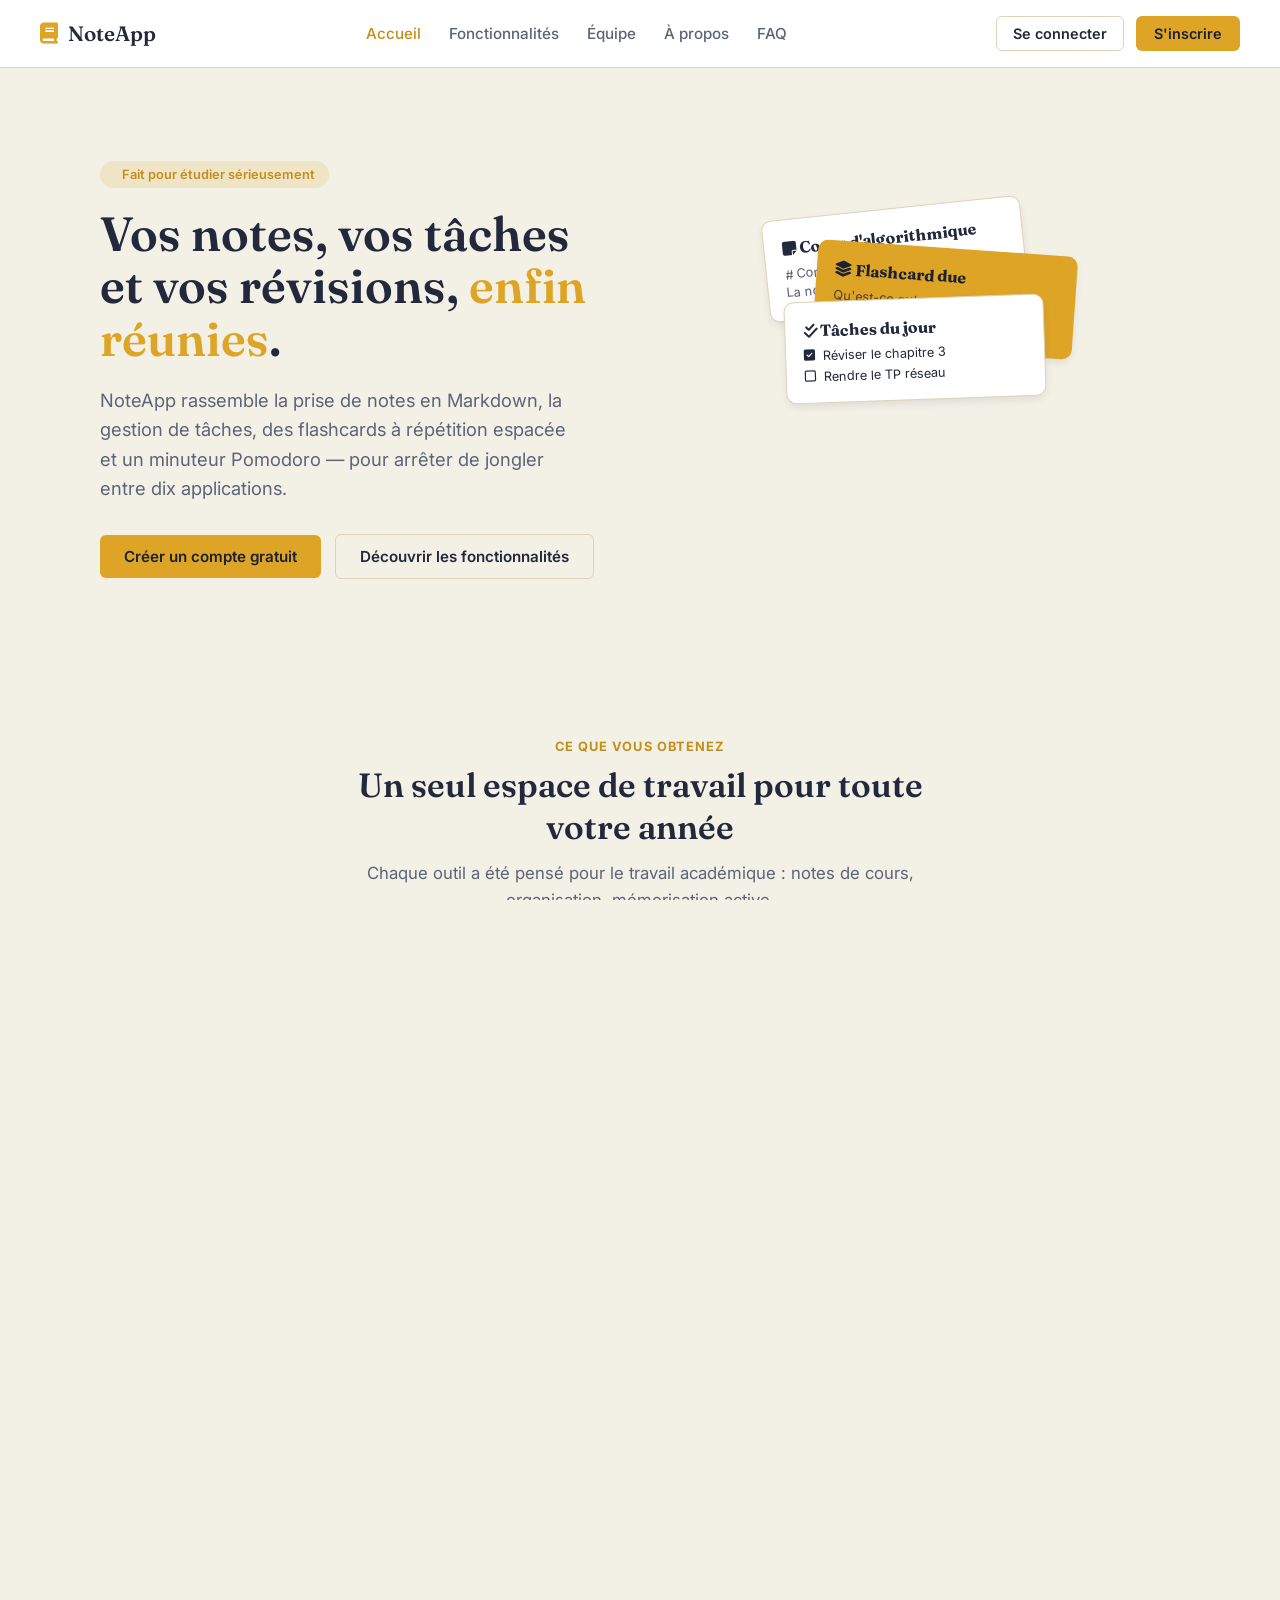
==== index.html @ 7465cbb4 "Version initiale de NoteApp - application de prise de notes" ====
<!DOCTYPE html>
<html lang="fr" data-theme="light">
<head>
    <meta charset="UTF-8">
    <meta name="viewport" content="width=device-width, initial-scale=1.0">
    <meta name="description" content="NoteApp réunit vos notes en Markdown, vos tâches, des flashcards à répétition espacée et un minuteur Pomodoro dans un seul espace de travail étudiant.">
    <title>NoteApp — Notes, tâches et révisions au même endroit</title>
    <link rel="stylesheet" href="css/style.css">
    <link rel="stylesheet" href="css/site.css">
    <link rel="stylesheet" href="https://cdnjs.cloudflare.com/ajax/libs/font-awesome/6.4.0/css/all.min.css">
    <link rel="preconnect" href="https://fonts.googleapis.com">
    <link rel="preconnect" href="https://fonts.gstatic.com" crossorigin>
    <link href="https://fonts.googleapis.com/css2?family=Fraunces:opsz,wght@9..144,500;9..144,600;9..144,700&family=Inter:wght@400;500;600;700&family=JetBrains+Mono:wght@400;500;600&display=swap" rel="stylesheet">
</head>
<body class="site-page">

    <nav class="site-nav">
        <a href="index.html" class="site-nav-brand"><i class="fa-solid fa-book"></i> NoteApp</a>
        <div class="site-nav-links">
            <a href="index.html" class="active">Accueil</a>
            <a href="fonctionnalites.html">Fonctionnalités</a>
            <a href="equipe.html">Équipe</a>
            <a href="a-propos.html">À propos</a>
            <a href="faq.html">FAQ</a>
        </div>
        <div class="site-nav-actions" id="nav-actions"></div>
    </nav>

    <section class="hero">
        <div class="hero-content">
            <span class="hero-eyebrow"><i class="fa-solid fa-sparkles"></i> Fait pour étudier sérieusement</span>
            <h1>Vos notes, vos tâches et vos révisions, <em>enfin réunies</em>.</h1>
            <p class="lead">
                NoteApp rassemble la prise de notes en Markdown, la gestion de tâches, des flashcards
                à répétition espacée et un minuteur Pomodoro — pour arrêter de jongler entre dix applications.
            </p>
            <div class="hero-actions">
                <a href="connexion.html?mode=register" class="btn-solid">Créer un compte gratuit</a>
                <a href="fonctionnalites.html" class="btn-outline">Découvrir les fonctionnalités</a>
            </div>
        </div>
        <div class="hero-visual">
            <div class="hero-card-stack">
                <div class="hero-mock-card">
                    <h4><i class="fa-solid fa-note-sticky"></i> Cours d'algorithmique</h4>
                    <p># Complexité<br>La notation **O(n)** décrit...</p>
                </div>
                <div class="hero-mock-card">
                    <h4><i class="fa-solid fa-layer-group"></i> Flashcard due</h4>
                    <p>Qu'est-ce qu'une pile (stack) ?</p>
                    <div class="mock-check"><i class="fa-solid fa-clock"></i> À revoir aujourd'hui</div>
                </div>
                <div class="hero-mock-card">
                    <h4><i class="fa-solid fa-check-double"></i> Tâches du jour</h4>
                    <div class="mock-check"><i class="fa-solid fa-square-check"></i> Réviser le chapitre 3</div>
                    <div class="mock-check"><i class="fa-regular fa-square"></i> Rendre le TP réseau</div>
                </div>
            </div>
        </div>
    </section>

    <section class="site-section">
        <div class="section-header">
            <div class="section-eyebrow">Ce que vous obtenez</div>
            <h2>Un seul espace de travail pour toute votre année</h2>
            <p>Chaque outil a été pensé pour le travail académique : notes de cours, organisation, mémorisation active.</p>
        </div>
        <div class="feature-grid">
            <div class="feature-card">
                <div class="feature-icon"><i class="fa-solid fa-pen-to-square"></i></div>
                <h3>Notes en Markdown</h3>
                <p>Mise en forme riche, coloration syntaxique du code, et liens entre vos notes façon wiki personnel.</p>
            </div>
            <div class="feature-card">
                <div class="feature-icon"><i class="fa-solid fa-check-double"></i></div>
                <h3>Tâches structurées</h3>
                <p>Priorités, échéances et sous-tâches pour ne plus rien oublier avant un rendu ou un examen.</p>
            </div>
            <div class="feature-card">
                <div class="feature-icon"><i class="fa-solid fa-layer-group"></i></div>
                <h3>Flashcards intelligentes</h3>
                <p>Un algorithme de répétition espacée programme vos révisions au moment optimal, comme Anki.</p>
            </div>
            <div class="feature-card">
                <div class="feature-icon"><i class="fa-solid fa-clock"></i></div>
                <h3>Minuteur Pomodoro</h3>
                <p>Des sessions de concentration chronométrées, directement à côté de vos notes de cours.</p>
            </div>
            <div class="feature-card">
                <div class="feature-icon"><i class="fa-solid fa-chart-pie"></i></div>
                <h3>Statistiques visuelles</h3>
                <p>Visualisez votre charge de travail et votre progression en un coup d'œil.</p>
            </div>
            <div class="feature-card">
                <div class="feature-icon"><i class="fa-solid fa-trash-can"></i></div>
                <h3>Corbeille & historique</h3>
                <p>Aucune perte : vos suppressions sont réversibles et chaque note garde ses versions précédentes.</p>
            </div>
        </div>
    </section>

    <div class="cta-band">
        <h2>Prêt à organiser votre travail ?</h2>
        <p>Créez votre compte en quelques secondes et retrouvez vos notes à chaque connexion.</p>
        <a href="connexion.html?mode=register" class="btn-solid">Commencer gratuitement</a>
    </div>

    <footer class="site-footer">
        <span>&copy; <span id="footer-year"></span> NoteApp — Projet étudiant, BIT Burkina Faso</span>
        <div class="site-footer-links">
            <a href="fonctionnalites.html">Fonctionnalités</a>
            <a href="equipe.html">Équipe</a>
            <a href="a-propos.html">À propos</a>
            <a href="faq.html">FAQ</a>
            <a href="connexion.html">Connexion</a>
        </div>
    </footer>

    <script src="js/auth.js"></script>
    <script src="js/nav.js"></script>
    <script>document.getElementById('footer-year').textContent = new Date().getFullYear();</script>
</body>
</html>
---- css/style.css ----
:root {
    /* --- Thème clair : "Papier & Encre" --- */
    --bg-primary: #f3f0e6;
    --bg-secondary: #ffffff;
    --bg-sidebar: #eae3d0;
    --text-primary: #23293d;
    --text-secondary: #5b6478;
    --border-color: #ded3b8;
    --accent: #dda426;
    --accent-hover: #c38f1b;
    --accent-soft: rgba(221, 164, 38, 0.16);
    --marker: rgba(221, 164, 38, 0.38);
    --danger: #c2483d;
    --success: #4c7a5e;
    --on-accent: #1c2233;
    --shadow: 0 4px 10px -2px rgba(35, 41, 61, 0.12);

    --font-display: 'Fraunces', 'Georgia', serif;
    --font-family: 'Inter', -apple-system, BlinkMacSystemFont, "Segoe UI", Roboto, sans-serif;
    --font-mono: 'JetBrains Mono', 'SF Mono', Consolas, monospace;
}

[data-theme="dark"] {
    /* --- Thème sombre : "Lampe de bureau" --- */
    --bg-primary: #181b22;
    --bg-secondary: #21252e;
    --bg-sidebar: #14161c;
    --text-primary: #ede7d6;
    --text-secondary: #8b8f9c;
    --border-color: #2c303b;
    --accent: #efb255;
    --accent-hover: #f5c271;
    --accent-soft: rgba(239, 178, 85, 0.14);
    --marker: rgba(239, 178, 85, 0.24);
    --danger: #e36657;
    --success: #63a67f;
    --on-accent: #1c2233;
    --shadow: 0 4px 14px -2px rgba(0, 0, 0, 0.5);
}

@media (prefers-reduced-motion: reduce) {
    *, *::before, *::after {
        animation-duration: 0.001ms !important;
        transition-duration: 0.001ms !important;
    }
}

*:focus-visible {
    outline: 2px solid var(--accent);
    outline-offset: 2px;
}

* {
    box-sizing: border-box;
    margin: 0;
    padding: 0;
}

body, html {
    height: 100%;
    font-family: var(--font-family);
    background-color: var(--bg-primary);
    color: var(--text-primary);
    overflow: hidden;
}

.app-container {
    display: flex;
    height: 100vh;
    width: 100vw;
}

.app-container.zen-mode #sidebar-left,
.app-container.zen-mode .topbar,
.app-container.zen-mode .notes-sidebar {
    display: none !important;
}

/* SIDEBAR */
.sidebar {
    width: 250px;
    background-color: var(--bg-sidebar);
    border-right: 1px solid var(--border-color);
    display: flex;
    flex-direction: column;
    padding: 15px;
    gap: 20px;
    overflow-y: auto;
}

.sidebar-header {
    display: flex;
    justify-content: space-between;
    align-items: center;
}

.sidebar-header h2 {
    font-size: 1.2rem;
    font-family: var(--font-display);
    font-weight: 600;
    letter-spacing: 0.01em;
    color: var(--accent);
}

.tasks-container h2,
.flashcards-container h2,
.pomodoro-container h2,
.stats-container h2,
.trash-container h2 {
    font-family: var(--font-display);
    font-weight: 600;
    font-size: 1.6rem;
    letter-spacing: 0.01em;
}

.sidebar-nav {
    display: flex;
    flex-direction: column;
    gap: 5px;
}

.menu-btn {
    position: relative;
    display: flex;
    align-items: center;
    gap: 10px;
    padding: 10px 10px 10px 14px;
    border: none;
    background: transparent;
    color: var(--text-primary);
    border-radius: 6px;
    cursor: pointer;
    font-size: 0.95rem;
    transition: background-color 0.2s ease, color 0.2s ease;
}

.menu-btn::before {
    content: '';
    position: absolute;
    left: -4px;
    top: 50%;
    width: 4px;
    height: 62%;
    background-color: var(--accent);
    border-radius: 0 3px 3px 0;
    transform: translateY(-50%) scaleY(0);
    transition: transform 0.22s ease;
}

.menu-btn:hover, .menu-btn.active {
    background-color: var(--accent-soft);
    color: var(--accent-hover);
}

.menu-btn.active::before {
    transform: translateY(-50%) scaleY(1);
}

.folders-section {
    flex: 1;
}

.section-title {
    display: flex;
    justify-content: space-between;
    align-items: center;
    font-size: 0.85rem;
    text-transform: uppercase;
    color: var(--text-secondary);
    margin-bottom: 10px;
}

.folders-list {
    list-style: none;
    display: flex;
    flex-direction: column;
    gap: 4px;
}

.folders-list li {
    position: relative;
    padding: 8px 10px 8px 14px;
    border-radius: 4px;
    cursor: pointer;
    font-size: 0.9rem;
    display: flex;
    align-items: center;
    gap: 8px;
    transition: background-color 0.2s ease;
}

.folders-list li::before {
    content: '';
    position: absolute;
    left: -4px;
    top: 50%;
    width: 4px;
    height: 55%;
    background-color: var(--accent);
    border-radius: 0 3px 3px 0;
    transform: translateY(-50%) scaleY(0);
    transition: transform 0.22s ease;
}

.folders-list li:hover {
    background-color: var(--border-color);
}

.folders-list li.active {
    background-color: var(--accent-soft);
    color: var(--accent-hover);
    font-weight: 600;
}

.folders-list li.active::before {
    transform: translateY(-50%) scaleY(1);
}

.btn-delete-folder {
    background: transparent;
    border: none;
    color: var(--text-secondary);
    cursor: pointer;
    font-size: 0.75rem;
    padding: 2px 4px;
    opacity: 0;
    transition: opacity 0.15s ease, color 0.15s ease;
    flex-shrink: 0;
}

.folders-list li:hover .btn-delete-folder {
    opacity: 1;
}

.btn-delete-folder:hover {
    color: var(--danger);
}

/* WIDGET AUDIO */
.audio-widget {
    background-color: var(--bg-secondary);
    padding: 12px;
    border-radius: 8px;
    border: 1px solid var(--border-color);
    display: flex;
    flex-direction: column;
    gap: 10px;
}

.audio-header {
    font-size: 0.85rem;
    font-weight: bold;
}

.btn-import-audio-label {
    background-color: var(--bg-primary);
    border: 1px dashed var(--accent);
    color: var(--accent);
    padding: 8px;
    border-radius: 6px;
    text-align: center;
    cursor: pointer;
    font-size: 0.8rem;
    font-weight: 500;
    display: flex;
    align-items: center;
    justify-content: center;
    gap: 6px;
    transition: background-color 0.2s;
}

.btn-import-audio-label:hover {
    background-color: var(--accent-soft);
}

.audio-controls {
    display: flex;
    align-items: center;
    gap: 10px;
}

.audio-filename {
    font-size: 0.75rem;
    color: var(--text-secondary);
    white-space: nowrap;
    overflow: hidden;
    text-overflow: ellipsis;
    max-width: 140px;
}

/* MAIN CONTENT */
.main-content {
    flex: 1;
    display: flex;
    flex-direction: column;
    overflow: hidden;
}

.topbar {
    height: 60px;
    border-bottom: 1px solid var(--border-color);
    display: flex;
    align-items: center;
    justify-content: space-between;
    padding: 0 20px;
    background-color: var(--bg-secondary);
}

.search-bar {
    display: flex;
    align-items: center;
    gap: 10px;
    background-color: var(--bg-primary);
    padding: 8px 15px;
    border-radius: 20px;
    border: 1px solid var(--border-color);
    width: 300px;
}

.search-bar input {
    border: none;
    background: transparent;
    color: var(--text-primary);
    outline: none;
    width: 100%;
}

.topbar-actions {
    display: flex;
    gap: 10px;
}

.main-view {
    flex: 1;
    display: flex;
    overflow: hidden;
}

.main-view.hidden {
    display: none !important;
}

/* EDITOR */
.notes-sidebar {
    width: 250px;
    border-right: 1px solid var(--border-color);
    background-color: var(--bg-secondary);
    display: flex;
    flex-direction: column;
    padding: 15px;
    gap: 15px;
}

.notes-list {
    list-style: none;
    overflow-y: auto;
    display: flex;
    flex-direction: column;
    gap: 5px;
}

.notes-list li {
    position: relative;
    padding: 10px 10px 10px 14px;
    border-radius: 6px;
    cursor: pointer;
    font-size: 0.9rem;
    white-space: nowrap;
    overflow: hidden;
    text-overflow: ellipsis;
    transition: background-color 0.2s ease;
}

.notes-list li::before {
    content: '';
    position: absolute;
    left: -4px;
    top: 50%;
    width: 4px;
    height: 60%;
    background-color: var(--accent);
    border-radius: 0 3px 3px 0;
    transform: translateY(-50%) scaleY(0);
    transition: transform 0.22s ease;
}

.notes-list li:hover {
    background-color: var(--bg-primary);
}

.notes-list li.active {
    background-color: var(--accent-soft);
    color: var(--accent-hover);
    font-weight: 600;
}

.notes-list li.active::before {
    transform: translateY(-50%) scaleY(1);
}

.editor-container {
    flex: 1;
    display: flex;
    flex-direction: column;
    padding: 20px;
    background-color: var(--bg-secondary);
    overflow: hidden;
}

.editor-header {
    display: flex;
    flex-direction: column;
    gap: 10px;
    margin-bottom: 15px;
}

.title-input {
    font-size: 1.6rem;
    font-family: var(--font-display);
    font-weight: 600;
    border: none;
    outline: none;
    background: transparent;
    color: var(--text-primary);
}

.note-metadata {
    display: flex;
    gap: 10px;
}

.note-metadata select, .note-metadata input {
    padding: 6px 10px;
    border-radius: 4px;
    border: 1px solid var(--border-color);
    background-color: var(--bg-primary);
    color: var(--text-primary);
}

.editor-toolbar-row {
    display: flex;
    justify-content: space-between;
    align-items: center;
    padding-top: 10px;
    border-top: 1px solid var(--border-color);
    flex-wrap: wrap;
    gap: 10px;
}

.markdown-toolbar {
    display: flex;
    align-items: center;
    gap: 6px;
    flex-wrap: wrap;
}

.markdown-toolbar button {
    background: transparent;
    border: 1px solid var(--border-color);
    color: var(--text-primary);
    padding: 6px 10px;
    border-radius: 4px;
    cursor: pointer;
    font-size: 0.9rem;
    display: inline-flex;
    align-items: center;
    justify-content: center;
    min-width: 32px;
    height: 32px;
}

.markdown-toolbar button:hover {
    background-color: var(--border-color);
    color: var(--accent);
}

.color-picker-wrapper {
    display: flex;
    align-items: center;
    gap: 5px;
    border: 1px solid var(--border-color);
    padding: 2px 6px;
    border-radius: 4px;
    background-color: var(--bg-primary);
    height: 32px;
}

.color-picker-wrapper input[type="color"] {
    -webkit-appearance: none;
    border: none;
    width: 22px;
    height: 22px;
    border-radius: 50%;
    cursor: pointer;
    background: none;
}

.toolbar-separator {
    color: var(--border-color);
    margin: 0 4px;
}

.btn-import-label {
    background: transparent;
    border: 1px solid var(--border-color);
    color: var(--text-primary);
    padding: 6px 10px;
    border-radius: 4px;
    cursor: pointer;
    font-size: 0.85rem;
    display: inline-flex;
    align-items: center;
    gap: 6px;
    height: 32px;
}

.btn-import-label:hover {
    background-color: var(--border-color);
    color: var(--accent);
}

.tab-controls {
    display: flex;
    gap: 5px;
    background-color: var(--bg-primary);
    padding: 3px;
    border-radius: 6px;
    border: 1px solid var(--border-color);
}

.tab-btn {
    border: none;
    background: transparent;
    padding: 5px 10px;
    font-size: 0.8rem;
    color: var(--text-secondary);
    cursor: pointer;
    border-radius: 4px;
}

.tab-btn.active {
    background-color: var(--bg-secondary);
    color: var(--accent-hover);
    font-weight: 600;
    box-shadow: var(--shadow);
}

/* MEDIA PANELS */
.editor-body {
    display: flex;
    gap: 15px;
    flex: 1;
    height: calc(100% - 130px);
    margin-top: 15px;
}

#markdown-input {
    width: 100%;
    height: 100%;
    border: 1px solid var(--border-color);
    border-radius: 6px;
    padding: 15px;
    font-family: var(--font-mono);
    font-size: 0.95rem;
    line-height: 1.5;
    background-color: var(--bg-primary);
    color: var(--text-primary);
    resize: none;
    outline: none;
}

.right-panel-container {
    width: 100%;
    height: 100%;
    display: flex;
    flex-direction: column;
    position: relative;
    overflow: hidden;
}

.markdown-body {
    width: 100%;
    height: 100%;
    border: 1px solid var(--border-color);
    border-radius: 6px;
    padding: 15px;
    overflow-y: auto;
    background-color: var(--bg-primary);
    line-height: 1.6;
}

.markdown-body.hidden {
    display: none !important;
}

.media-box {
    width: 100%;
    height: 100%;
    border: 1px solid var(--border-color);
    border-radius: 6px;
    background-color: #000;
    display: flex;
    flex-direction: column;
    overflow: hidden;
}

.media-box.hidden {
    display: none !important;
}

.media-box embed, 
.media-box video {
    width: 100%;
    height: calc(100% - 35px);
    object-fit: contain;
    border: none;
}

.media-header-bar {
    width: 100%;
    background: var(--bg-sidebar);
    padding: 6px 12px;
    display: flex;
    justify-content: space-between;
    align-items: center;
    border-bottom: 1px solid var(--border-color);
    font-size: 0.85rem;
    color: var(--text-primary);
}

.media-header-bar button {
    background: transparent;
    border: none;
    color: var(--danger);
    cursor: pointer;
}

/* MODES SPLIT */
.editor-body.split-mode #markdown-input,
.editor-body.split-mode .right-panel-container {
    display: block;
    width: 50%;
}

.editor-body.edit-only #markdown-input {
    display: block;
    width: 100%;
}

.editor-body.edit-only .right-panel-container {
    display: none;
}

.editor-body.preview-only #markdown-input {
    display: none;
}

.editor-body.preview-only .right-panel-container {
    display: block;
    width: 100%;
}

/* POMODORO DESIGN */
.pomodoro-container {
    display: flex;
    flex-direction: column;
    align-items: center;
    justify-content: center;
    width: 100%;
    height: 100%;
    gap: 20px;
}

.pomo-settings {
    display: flex;
    align-items: center;
    gap: 10px;
    font-size: 1rem;
}

.pomo-settings input {
    width: 80px;
    padding: 8px;
    border-radius: 6px;
    border: 1px solid var(--border-color);
    background-color: var(--bg-primary);
    color: var(--text-primary);
    text-align: center;
    font-size: 1rem;
}

.timer-display {
    font-size: 4rem;
    font-weight: bold;
    font-family: var(--font-mono);
    color: var(--accent);
}

.pomo-controls {
    display: flex;
    gap: 12px;
}

/* UTILS */
.primary-btn {
    background-color: var(--accent);
    color: var(--on-accent);
    border: none;
    padding: 8px 15px;
    border-radius: 6px;
    cursor: pointer;
    font-weight: 600;
    transition: background-color 0.15s ease, transform 0.1s ease;
}

.primary-btn:hover { background-color: var(--accent-hover); }
.primary-btn:active { transform: scale(0.97); }

.small-btn {
    background-color: var(--bg-primary);
    border: 1px solid var(--border-color);
    color: var(--text-primary);
    padding: 5px 10px;
    border-radius: 4px;
    cursor: pointer;
}

.icon-btn {
    background: transparent;
    border: none;
    color: var(--text-primary);
    font-size: 1.1rem;
    cursor: pointer;
}

.empty-state {
    color: var(--text-secondary);
    font-size: 0.9rem;
    padding: 20px 0;
    text-align: center;
}

/* ===== VUE TÂCHES ===== */
.tasks-container {
    flex: 1;
    width: 100%;
    max-width: 700px;
    margin: 0 auto;
    padding: 30px;
    display: flex;
    flex-direction: column;
    gap: 20px;
    overflow-y: auto;
}

.add-task-row {
    display: flex;
    gap: 10px;
}

.add-task-row input {
    flex: 1;
    padding: 10px 14px;
    border-radius: 6px;
    border: 1px solid var(--border-color);
    background-color: var(--bg-primary);
    color: var(--text-primary);
    outline: none;
}

#tasks-list {
    list-style: none;
    display: flex;
    flex-direction: column;
    gap: 8px;
}

.task-item {
    display: flex;
    align-items: center;
    gap: 12px;
    padding: 12px 14px;
    background-color: var(--bg-secondary);
    border: 1px solid var(--border-color);
    border-radius: 6px;
}

.task-item input[type="checkbox"] {
    width: 18px;
    height: 18px;
    accent-color: var(--accent);
    cursor: pointer;
    flex-shrink: 0;
}

.task-text {
    flex: 1;
    word-break: break-word;
}

.task-item.done .task-text {
    text-decoration: line-through;
    color: var(--text-secondary);
}

.btn-delete-task, .btn-delete-fc {
    background: transparent;
    border: none;
    color: var(--danger);
    cursor: pointer;
    font-size: 0.95rem;
    padding: 4px 6px;
    flex-shrink: 0;
}

/* ===== VUE FLASHCARDS ===== */
.flashcards-container {
    flex: 1;
    width: 100%;
    padding: 30px;
    display: flex;
    flex-direction: column;
    gap: 20px;
    overflow-y: auto;
}

.add-fc-form {
    display: flex;
    gap: 10px;
    flex-wrap: wrap;
}

.add-fc-form input {
    flex: 1;
    min-width: 200px;
    padding: 10px 14px;
    border-radius: 6px;
    border: 1px solid var(--border-color);
    background-color: var(--bg-primary);
    color: var(--text-primary);
    outline: none;
}

.flashcards-grid {
    display: grid;
    grid-template-columns: repeat(auto-fill, minmax(220px, 1fr));
    gap: 20px;
}

.flashcard {
    position: relative;
    height: 150px;
    perspective: 1000px;
    cursor: pointer;
}

.flashcard-inner {
    position: relative;
    width: 100%;
    height: 100%;
    transition: transform 0.5s;
    transform-style: preserve-3d;
}

.flashcard.flipped .flashcard-inner {
    transform: rotateY(180deg);
}

.flashcard-face {
    position: absolute;
    width: 100%;
    height: 100%;
    backface-visibility: hidden;
    border-radius: 8px;
    border: 1px solid var(--border-color);
    display: flex;
    align-items: center;
    justify-content: center;
    text-align: center;
    padding: 15px;
    font-size: 0.95rem;
    word-break: break-word;
}

.flashcard-front::after {
    content: '';
    position: absolute;
    bottom: 0;
    right: 0;
    width: 0;
    height: 0;
    border-style: solid;
    border-width: 0 0 18px 18px;
    border-color: transparent transparent var(--bg-primary) transparent;
    border-top-color: transparent;
    filter: drop-shadow(-1px -1px 1px rgba(0, 0, 0, 0.1));
}

.flashcard-front {
    background-color: var(--bg-secondary);
    color: var(--text-primary);
}

.flashcard-back {
    background-color: var(--accent);
    color: var(--on-accent);
    transform: rotateY(180deg);
}

.btn-delete-fc {
    position: absolute;
    top: 6px;
    right: 6px;
    z-index: 2;
    background-color: rgba(0, 0, 0, 0.35);
    color: white;
    border-radius: 4px;
}

/* ===== VUE STATISTIQUES ===== */
.stats-container {
    flex: 1;
    width: 100%;
    max-width: 700px;
    margin: 0 auto;
    padding: 30px;
    display: flex;
    flex-direction: column;
    gap: 20px;
    overflow-y: auto;
}

.stats-grid {
    display: grid;
    grid-template-columns: repeat(auto-fit, minmax(150px, 1fr));
    gap: 15px;
}

.stat-card {
    background-color: var(--bg-secondary);
    border: 1px solid var(--border-color);
    border-radius: 8px;
    padding: 18px;
    display: flex;
    flex-direction: column;
    gap: 8px;
    font-size: 0.9rem;
    color: var(--text-secondary);
}

.stat-card span {
    font-size: 2rem;
    font-weight: bold;
    color: var(--accent);
}

.divider {
    border: none;
    border-top: 1px solid var(--border-color);
}

.backup-actions {
    display: flex;
    gap: 10px;
    flex-wrap: wrap;
}

/* ===== TITRE + HISTORIQUE ===== */
.title-row {
    display: flex;
    align-items: center;
    gap: 8px;
}

.title-row .title-input {
    flex: 1;
}

.history-panel {
    position: absolute;
    top: 60px;
    right: 20px;
    width: 320px;
    max-height: 400px;
    background-color: var(--bg-secondary);
    border: 1px solid var(--border-color);
    border-radius: 8px;
    box-shadow: var(--shadow);
    z-index: 50;
    display: flex;
    flex-direction: column;
    overflow: hidden;
}

.history-panel.hidden { display: none !important; }

.history-panel-header {
    display: flex;
    justify-content: space-between;
    align-items: center;
    padding: 10px 14px;
    border-bottom: 1px solid var(--border-color);
    font-weight: bold;
    font-size: 0.9rem;
}

#history-list {
    list-style: none;
    overflow-y: auto;
    padding: 8px;
    display: flex;
    flex-direction: column;
    gap: 6px;
}

.history-item {
    display: flex;
    justify-content: space-between;
    align-items: center;
    gap: 8px;
    padding: 8px 10px;
    border-radius: 6px;
    background-color: var(--bg-primary);
    font-size: 0.8rem;
}

.history-item button {
    background: var(--accent);
    color: var(--on-accent);
    border: none;
    border-radius: 4px;
    padding: 4px 8px;
    cursor: pointer;
    font-size: 0.75rem;
    flex-shrink: 0;
}

/* ===== LIENS INTERNES ===== */
.internal-link {
    color: var(--accent);
    font-weight: 600;
    text-decoration: none;
    border-bottom: 1px dashed var(--accent);
}

.internal-link:hover {
    background-color: var(--accent-soft);
}

/* ===== CODE / MARKDOWN ===== */
.markdown-body pre {
    border-radius: 6px;
    padding: 12px;
    overflow-x: auto;
    margin: 8px 0;
}

.markdown-body code {
    font-family: var(--font-mono);
}

.markdown-body p code {
    background-color: var(--border-color);
    padding: 2px 5px;
    border-radius: 4px;
}

/* ===== TÂCHES : PRIORITÉ / ÉCHÉANCE / SOUS-TÂCHES ===== */
.add-task-row select,
.add-task-row input[type="date"] {
    padding: 10px;
    border-radius: 6px;
    border: 1px solid var(--border-color);
    background-color: var(--bg-primary);
    color: var(--text-primary);
}

.task-item {
    flex-direction: column;
    align-items: stretch;
    gap: 0;
    padding: 0;
    overflow: hidden;
}

.task-main-row {
    display: flex;
    align-items: center;
    gap: 12px;
    padding: 12px 14px;
}

.priority-badge {
    font-size: 0.7rem;
    padding: 3px 8px;
    border-radius: 20px;
    font-weight: bold;
    flex-shrink: 0;
    white-space: nowrap;
}

.priority-basse { background-color: rgba(76, 122, 94, 0.15); color: var(--success); }
.priority-moyenne { background-color: var(--accent-soft); color: var(--accent-hover); }
.priority-haute { background-color: rgba(194, 72, 61, 0.15); color: var(--danger); }

.due-badge {
    font-size: 0.75rem;
    color: var(--text-secondary);
    white-space: nowrap;
    flex-shrink: 0;
}

.due-badge.overdue {
    color: var(--danger);
    font-weight: bold;
}

.btn-expand-subtasks {
    background: transparent;
    border: none;
    color: var(--text-secondary);
    cursor: pointer;
    flex-shrink: 0;
}

.subtasks-panel {
    padding: 0 14px 12px 44px;
    display: flex;
    flex-direction: column;
    gap: 6px;
    border-top: 1px solid var(--border-color);
}

.subtasks-panel.hidden { display: none !important; }

.subtask-item {
    display: flex;
    align-items: center;
    gap: 8px;
    font-size: 0.85rem;
}

.subtask-item input[type="checkbox"] {
    accent-color: var(--accent);
    cursor: pointer;
}

.subtask-item .subtask-text {
    flex: 1;
}

.subtask-item.done .subtask-text {
    text-decoration: line-through;
    color: var(--text-secondary);
}

.subtask-item button {
    background: transparent;
    border: none;
    color: var(--danger);
    cursor: pointer;
    font-size: 0.8rem;
}

.add-subtask-row {
    display: flex;
    gap: 6px;
    margin-top: 4px;
}

.add-subtask-row input {
    flex: 1;
    padding: 6px 10px;
    border-radius: 4px;
    border: 1px solid var(--border-color);
    background-color: var(--bg-secondary);
    color: var(--text-primary);
    font-size: 0.85rem;
}

.add-subtask-row button {
    background-color: var(--accent);
    color: var(--on-accent);
    border: none;
    border-radius: 4px;
    padding: 6px 10px;
    cursor: pointer;
    font-size: 0.8rem;
}

/* ===== RÉVISION ESPACÉE (FLASHCARDS) ===== */
.fc-actions {
    display: flex;
}

.fc-state-badge {
    position: absolute;
    bottom: 6px;
    left: 6px;
    font-size: 0.65rem;
    padding: 2px 8px;
    border-radius: 20px;
    background-color: rgba(0, 0, 0, 0.35);
    color: white;
    z-index: 2;
}

.review-overlay {
    position: fixed;
    inset: 0;
    background-color: rgba(0, 0, 0, 0.6);
    display: flex;
    align-items: center;
    justify-content: center;
    z-index: 200;
}

.review-overlay.hidden { display: none !important; }

.review-box {
    background-color: var(--bg-secondary);
    border-radius: 12px;
    padding: 30px;
    width: 90%;
    max-width: 500px;
    display: flex;
    flex-direction: column;
    align-items: center;
    gap: 20px;
    position: relative;
}

.review-box #btn-close-review {
    position: absolute;
    top: 10px;
    right: 10px;
}

.review-progress {
    font-size: 0.85rem;
    color: var(--text-secondary);
}

.review-card {
    width: 100%;
    min-height: 180px;
    border: 1px solid var(--border-color);
    border-radius: 10px;
    display: flex;
    align-items: center;
    justify-content: center;
    text-align: center;
    padding: 20px;
    font-size: 1.1rem;
    background-color: var(--bg-primary);
}

.review-actions {
    display: flex;
    gap: 10px;
    flex-wrap: wrap;
    justify-content: center;
}

.review-actions.hidden { display: none !important; }

.rate-btn {
    border: none;
    color: white;
    padding: 10px 16px;
    border-radius: 6px;
    cursor: pointer;
    font-weight: bold;
    font-size: 0.85rem;
}

.rate-again { background-color: #a8382e; }
.rate-hard { background-color: #a8611f; }
.rate-good { background-color: #3b6350; }
.rate-easy { background-color: #33566d; }

/* ===== CORBEILLE ===== */
.trash-container {
    flex: 1;
    width: 100%;
    max-width: 700px;
    margin: 0 auto;
    padding: 30px;
    display: flex;
    flex-direction: column;
    gap: 15px;
    overflow-y: auto;
}

.trash-header-row {
    display: flex;
    justify-content: space-between;
    align-items: center;
}

.trash-info {
    font-size: 0.85rem;
    color: var(--text-secondary);
}

#trash-list {
    list-style: none;
    display: flex;
    flex-direction: column;
    gap: 8px;
}

.trash-item {
    display: flex;
    justify-content: space-between;
    align-items: center;
    gap: 10px;
    padding: 12px 14px;
    background-color: var(--bg-secondary);
    border: 1px solid var(--border-color);
    border-radius: 6px;
}

.trash-item-info {
    display: flex;
    flex-direction: column;
    gap: 2px;
    overflow: hidden;
}

.trash-item-title {
    font-weight: bold;
    white-space: nowrap;
    overflow: hidden;
    text-overflow: ellipsis;
}

.trash-item-date {
    font-size: 0.75rem;
    color: var(--text-secondary);
}

.trash-item-actions {
    display: flex;
    gap: 6px;
    flex-shrink: 0;
}

.trash-item-actions button {
    border: none;
    border-radius: 4px;
    padding: 6px 10px;
    cursor: pointer;
    font-size: 0.8rem;
}

.btn-restore { background-color: var(--accent); color: var(--on-accent); }
.btn-purge { background-color: #a8382e; color: white; }

/* ===== GRAPHIQUES STATISTIQUES ===== */
.charts-grid {
    display: grid;
    grid-template-columns: repeat(auto-fit, minmax(220px, 1fr));
    gap: 20px;
}

.chart-box {
    background-color: var(--bg-secondary);
    border: 1px solid var(--border-color);
    border-radius: 8px;
    padding: 15px;
    height: 220px;
}

.mobile-only { display: none; }

@media (max-width: 768px) {
    .mobile-only { display: block; }
    .sidebar {
        position: absolute;
        left: -250px;
        top: 0;
        bottom: 0;
        z-index: 100;
        transition: left 0.3s;
    }
    .sidebar.mobile-open { left: 0; }
    .editor-body.split-mode { flex-direction: column; }
    .editor-body.split-mode #markdown-input,
    .editor-body.split-mode .right-panel-container { width: 100%; height: 50%; }
}

/* ===== SCROLLBARS DISCRÈTES ===== */
* {
    scrollbar-width: thin;
    scrollbar-color: var(--border-color) transparent;
}

*::-webkit-scrollbar {
    width: 8px;
    height: 8px;
}

*::-webkit-scrollbar-track {
    background: transparent;
}

*::-webkit-scrollbar-thumb {
    background-color: var(--border-color);
    border-radius: 20px;
}

*::-webkit-scrollbar-thumb:hover {
    background-color: var(--text-secondary);
}
---- css/site.css ----
/* ==========================================
   STYLES DES PAGES "SITE" (accueil, fonctionnalités, équipe,
   connexion, admin) — vient compléter style.css et réutilise
   les mêmes variables (palette "Papier & Encre").
   ========================================== */

body.site-page {
    overflow-y: auto;
    overflow-x: hidden;
}

/* ===== NAVIGATION ===== */
.site-nav {
    position: sticky;
    top: 0;
    z-index: 100;
    display: flex;
    align-items: center;
    justify-content: space-between;
    padding: 16px 40px;
    background-color: var(--bg-secondary);
    border-bottom: 1px solid var(--border-color);
}

.site-nav-brand {
    display: flex;
    align-items: center;
    gap: 10px;
    font-family: var(--font-display);
    font-weight: 600;
    font-size: 1.3rem;
    color: var(--text-primary);
    text-decoration: none;
}

.site-nav-brand i { color: var(--accent); }

.site-nav-links {
    display: flex;
    align-items: center;
    gap: 28px;
}

.site-nav-links a {
    color: var(--text-secondary);
    text-decoration: none;
    font-size: 0.95rem;
    font-weight: 500;
    transition: color 0.15s ease;
}

.site-nav-links a:hover,
.site-nav-links a.active {
    color: var(--accent-hover);
}

.site-nav-actions {
    display: flex;
    align-items: center;
    gap: 12px;
}

.btn-outline {
    background: transparent;
    border: 1px solid var(--border-color);
    color: var(--text-primary);
    padding: 8px 16px;
    border-radius: 6px;
    cursor: pointer;
    font-weight: 600;
    font-size: 0.9rem;
    text-decoration: none;
    display: inline-block;
    transition: border-color 0.15s ease, color 0.15s ease;
}

.btn-outline:hover {
    border-color: var(--accent);
    color: var(--accent-hover);
}

.btn-solid {
    background-color: var(--accent);
    color: var(--on-accent);
    border: none;
    padding: 9px 18px;
    border-radius: 6px;
    cursor: pointer;
    font-weight: 600;
    font-size: 0.9rem;
    text-decoration: none;
    display: inline-block;
    transition: background-color 0.15s ease, transform 0.1s ease;
}

.btn-solid:hover { background-color: var(--accent-hover); }
.btn-solid:active { transform: scale(0.97); }

.user-menu {
    display: flex;
    align-items: center;
    gap: 10px;
}

.user-avatar {
    width: 34px;
    height: 34px;
    border-radius: 50%;
    background-color: var(--accent);
    color: var(--on-accent);
    display: flex;
    align-items: center;
    justify-content: center;
    font-weight: 700;
    font-size: 0.85rem;
    flex-shrink: 0;
}

/* ===== MENU UTILISATEUR DÉROULANT (app.html) ===== */
.user-dropdown {
    position: relative;
}

.user-dropdown-trigger {
    background: transparent;
    border: none;
    cursor: pointer;
    padding: 0;
}

.user-dropdown-panel {
    position: absolute;
    top: 44px;
    right: 0;
    width: 220px;
    background-color: var(--bg-secondary);
    border: 1px solid var(--border-color);
    border-radius: 10px;
    box-shadow: var(--shadow);
    padding: 10px;
    z-index: 60;
}

.user-dropdown-panel.hidden { display: none; }

.user-dropdown-identity {
    padding: 8px 10px 12px 10px;
    border-bottom: 1px solid var(--border-color);
    margin-bottom: 8px;
}

.user-dropdown-identity .name {
    font-weight: 600;
    font-size: 0.9rem;
    color: var(--text-primary);
}

.user-dropdown-identity .email {
    font-size: 0.78rem;
    color: var(--text-secondary);
}

.user-dropdown-panel a,
.user-dropdown-panel button {
    display: flex;
    align-items: center;
    gap: 10px;
    width: 100%;
    text-align: left;
    padding: 8px 10px;
    border-radius: 6px;
    border: none;
    background: transparent;
    color: var(--text-primary);
    font-size: 0.85rem;
    cursor: pointer;
    text-decoration: none;
}

.user-dropdown-panel a:hover,
.user-dropdown-panel button:hover {
    background-color: var(--accent-soft);
    color: var(--accent-hover);
}

.user-dropdown-panel .logout-item {
    color: var(--danger);
}

.user-dropdown-panel .logout-item:hover {
    background-color: rgba(194, 72, 61, 0.12);
    color: var(--danger);
}

/* ===== HERO ===== */
.hero {
    display: flex;
    align-items: center;
    gap: 60px;
    padding: 90px 60px;
    max-width: 1200px;
    margin: 0 auto;
}

.hero-content { flex: 1; }

.hero-eyebrow {
    display: inline-flex;
    align-items: center;
    gap: 8px;
    background-color: var(--accent-soft);
    color: var(--accent-hover);
    padding: 6px 14px;
    border-radius: 20px;
    font-size: 0.8rem;
    font-weight: 600;
    margin-bottom: 20px;
}

.hero h1 {
    font-family: var(--font-display);
    font-size: 3rem;
    line-height: 1.1;
    font-weight: 600;
    margin-bottom: 20px;
    color: var(--text-primary);
}

.hero h1 em {
    font-style: normal;
    color: var(--accent);
    position: relative;
}

.hero p.lead {
    font-size: 1.15rem;
    color: var(--text-secondary);
    line-height: 1.6;
    margin-bottom: 30px;
    max-width: 480px;
}

.hero-actions {
    display: flex;
    gap: 14px;
    align-items: center;
}

.hero-actions .btn-solid,
.hero-actions .btn-outline {
    padding: 12px 24px;
    font-size: 0.95rem;
}

.hero-visual {
    flex: 1;
    display: flex;
    align-items: center;
    justify-content: center;
}

.hero-card-stack {
    position: relative;
    width: 320px;
    height: 320px;
}

.hero-mock-card {
    position: absolute;
    width: 260px;
    background-color: var(--bg-secondary);
    border: 1px solid var(--border-color);
    border-radius: 10px;
    box-shadow: var(--shadow);
    padding: 18px;
}

.hero-mock-card:nth-child(1) {
    top: 0;
    left: 0;
    transform: rotate(-6deg);
    z-index: 1;
}

.hero-mock-card:nth-child(2) {
    top: 40px;
    left: 50px;
    transform: rotate(4deg);
    z-index: 2;
    background-color: var(--accent);
    color: var(--on-accent);
    border: none;
}

.hero-mock-card:nth-child(3) {
    top: 90px;
    left: 20px;
    transform: rotate(-2deg);
    z-index: 3;
}

.hero-mock-card h4 {
    font-family: var(--font-display);
    font-size: 1rem;
    margin-bottom: 8px;
}

.hero-mock-card p {
    font-size: 0.8rem;
    color: inherit;
    opacity: 0.75;
    line-height: 1.4;
}

.hero-mock-card .mock-check {
    display: flex;
    align-items: center;
    gap: 8px;
    font-size: 0.8rem;
    margin-top: 6px;
}

/* ===== SECTIONS GÉNÉRIQUES ===== */
.site-section {
    padding: 70px 60px;
    max-width: 1200px;
    margin: 0 auto;
}

.section-header {
    text-align: center;
    max-width: 620px;
    margin: 0 auto 50px auto;
}

.section-eyebrow {
    color: var(--accent-hover);
    font-weight: 700;
    font-size: 0.8rem;
    text-transform: uppercase;
    letter-spacing: 0.08em;
    margin-bottom: 10px;
}

.section-header h2 {
    font-family: var(--font-display);
    font-size: 2.1rem;
    font-weight: 600;
    margin-bottom: 12px;
    color: var(--text-primary);
}

.section-header p {
    color: var(--text-secondary);
    font-size: 1.05rem;
    line-height: 1.6;
}

/* ===== GRILLE DE FONCTIONNALITÉS ===== */
.feature-grid {
    display: grid;
    grid-template-columns: repeat(auto-fit, minmax(260px, 1fr));
    gap: 24px;
}

.feature-card {
    background-color: var(--bg-secondary);
    border: 1px solid var(--border-color);
    border-radius: 12px;
    padding: 28px;
    transition: transform 0.18s ease, box-shadow 0.18s ease;
}

.feature-card:hover {
    transform: translateY(-4px);
    box-shadow: var(--shadow);
}

.feature-icon {
    width: 46px;
    height: 46px;
    border-radius: 10px;
    background-color: var(--accent-soft);
    color: var(--accent-hover);
    display: flex;
    align-items: center;
    justify-content: center;
    font-size: 1.2rem;
    margin-bottom: 16px;
}

.feature-card h3 {
    font-family: var(--font-display);
    font-size: 1.15rem;
    font-weight: 600;
    margin-bottom: 8px;
}

.feature-card p {
    color: var(--text-secondary);
    font-size: 0.92rem;
    line-height: 1.55;
}

/* ===== BLOC FONCTIONNALITÉ DÉTAILLÉE (page fonctionnalités) ===== */
.feature-detail {
    display: flex;
    align-items: center;
    gap: 50px;
    padding: 50px 0;
    border-bottom: 1px solid var(--border-color);
}

.feature-detail:last-child { border-bottom: none; }

.feature-detail.reverse { flex-direction: row-reverse; }

.feature-detail-text { flex: 1; }

.feature-detail-text .section-eyebrow { margin-bottom: 8px; }

.feature-detail-text h3 {
    font-family: var(--font-display);
    font-size: 1.6rem;
    font-weight: 600;
    margin-bottom: 14px;
}

.feature-detail-text p {
    color: var(--text-secondary);
    line-height: 1.65;
    margin-bottom: 16px;
}

.feature-detail-text ul {
    list-style: none;
    display: flex;
    flex-direction: column;
    gap: 10px;
}

.feature-detail-text ul li {
    display: flex;
    align-items: flex-start;
    gap: 10px;
    color: var(--text-primary);
    font-size: 0.95rem;
}

.feature-detail-text ul li i {
    color: var(--success);
    margin-top: 3px;
}

.feature-detail-visual {
    flex: 1;
    display: flex;
    justify-content: center;
}

.feature-detail-visual .visual-frame {
    width: 100%;
    max-width: 380px;
    background-color: var(--bg-secondary);
    border: 1px solid var(--border-color);
    border-radius: 12px;
    box-shadow: var(--shadow);
    padding: 24px;
}

/* ===== ÉQUIPE ===== */
.team-grid {
    display: grid;
    grid-template-columns: repeat(auto-fit, minmax(200px, 1fr));
    gap: 24px;
}

.team-card {
    background-color: var(--bg-secondary);
    border: 1px solid var(--border-color);
    border-radius: 12px;
    padding: 24px;
    text-align: center;
    position: relative;
}

.team-photo {
    width: 96px;
    height: 96px;
    border-radius: 50%;
    object-fit: cover;
    margin: 0 auto 16px auto;
    border: 3px solid var(--accent-soft);
    display: block;
    background-color: var(--bg-primary);
}

.team-photo-placeholder {
    width: 96px;
    height: 96px;
    border-radius: 50%;
    margin: 0 auto 16px auto;
    background-color: var(--accent-soft);
    color: var(--accent-hover);
    display: flex;
    align-items: center;
    justify-content: center;
    font-family: var(--font-display);
    font-weight: 600;
    font-size: 1.5rem;
}

.team-photo-upload {
    cursor: pointer;
    border: 2px dashed var(--accent-hover);
    flex-direction: column;
    text-align: center;
    transition: background-color 0.2s, transform 0.15s;
}

.team-photo-upload:hover {
    background-color: var(--accent-soft);
    transform: scale(1.04);
}

.team-photo-upload .member-upload-hint {
    display: none;
    font-size: 0.55rem;
    font-weight: 600;
    line-height: 1.2;
    padding: 0 6px;
    align-items: center;
    justify-content: center;
    gap: 3px;
}

.team-photo-upload:hover .member-initials {
    display: none;
}

.team-photo-upload:hover .member-upload-hint {
    display: flex;
}

.team-card h4 {
    font-family: var(--font-display);
    font-size: 1.05rem;
    margin-bottom: 4px;
}

.team-card .team-role {
    color: var(--accent-hover);
    font-size: 0.82rem;
    font-weight: 600;
    margin-bottom: 10px;
}

.team-card p.team-bio {
    color: var(--text-secondary);
    font-size: 0.85rem;
    line-height: 1.5;
}

.team-card .btn-remove-member {
    position: absolute;
    top: 10px;
    right: 10px;
    background: transparent;
    border: none;
    color: var(--danger);
    cursor: pointer;
    font-size: 0.85rem;
}

.add-member-card {
    background-color: var(--bg-primary);
    border: 2px dashed var(--border-color);
    border-radius: 12px;
    padding: 24px;
    display: flex;
    flex-direction: column;
    gap: 10px;
    justify-content: center;
}

.add-member-card input[type="text"],
.add-member-card textarea {
    padding: 8px 10px;
    border-radius: 6px;
    border: 1px solid var(--border-color);
    background-color: var(--bg-secondary);
    color: var(--text-primary);
    font-family: var(--font-family);
    font-size: 0.85rem;
}

.add-member-card textarea { resize: vertical; min-height: 50px; }

.photo-upload-label {
    border: 1px dashed var(--accent);
    color: var(--accent-hover);
    padding: 8px;
    border-radius: 6px;
    text-align: center;
    cursor: pointer;
    font-size: 0.8rem;
    font-weight: 600;
}

.team-note {
    background-color: var(--accent-soft);
    color: var(--accent-hover);
    border-radius: 8px;
    padding: 12px 16px;
    font-size: 0.85rem;
    margin-bottom: 30px;
}

/* ===== CTA FINAL ===== */
.cta-band {
    background-color: var(--text-primary);
    color: var(--bg-primary);
    border-radius: 16px;
    padding: 60px;
    text-align: center;
    max-width: 1200px;
    margin: 0 auto 70px auto;
}

.cta-band h2 {
    font-family: var(--font-display);
    font-size: 2rem;
    margin-bottom: 14px;
}

.cta-band p {
    opacity: 0.75;
    margin-bottom: 26px;
}

/* ===== FOOTER ===== */
.site-footer {
    border-top: 1px solid var(--border-color);
    padding: 30px 60px;
    display: flex;
    justify-content: space-between;
    align-items: center;
    color: var(--text-secondary);
    font-size: 0.85rem;
}

.site-footer-links { display: flex; gap: 20px; }
.site-footer-links a { color: var(--text-secondary); text-decoration: none; }
.site-footer-links a:hover { color: var(--accent-hover); }

/* ===== FORMULAIRES AUTH (connexion / inscription) ===== */
.auth-wrapper {
    min-height: calc(100vh - 70px);
    display: flex;
    align-items: center;
    justify-content: center;
    padding: 40px 20px;
}

.auth-box {
    width: 100%;
    max-width: 400px;
    background-color: var(--bg-secondary);
    border: 1px solid var(--border-color);
    border-radius: 14px;
    padding: 36px;
    box-shadow: var(--shadow);
}

.auth-box h1 {
    font-family: var(--font-display);
    font-size: 1.6rem;
    font-weight: 600;
    margin-bottom: 6px;
    text-align: center;
}

.auth-box .auth-subtitle {
    text-align: center;
    color: var(--text-secondary);
    font-size: 0.9rem;
    margin-bottom: 26px;
}

.auth-tabs {
    display: flex;
    background-color: var(--bg-primary);
    border-radius: 8px;
    padding: 4px;
    margin-bottom: 24px;
    border: 1px solid var(--border-color);
}

.auth-tab {
    flex: 1;
    text-align: center;
    padding: 8px;
    border: none;
    background: transparent;
    border-radius: 6px;
    cursor: pointer;
    font-weight: 600;
    font-size: 0.85rem;
    color: var(--text-secondary);
}

.auth-tab.active {
    background-color: var(--bg-secondary);
    color: var(--accent-hover);
    box-shadow: var(--shadow);
}

.auth-form { display: flex; flex-direction: column; gap: 14px; }
.auth-form.hidden { display: none; }

.auth-field { display: flex; flex-direction: column; gap: 6px; }

.auth-field label {
    font-size: 0.82rem;
    font-weight: 600;
    color: var(--text-primary);
}

.auth-field input {
    padding: 10px 12px;
    border-radius: 6px;
    border: 1px solid var(--border-color);
    background-color: var(--bg-primary);
    color: var(--text-primary);
    font-size: 0.9rem;
    outline: none;
}

.auth-field input:focus { border-color: var(--accent); }

.password-field-wrapper {
    position: relative;
    display: flex;
    align-items: center;
}

.password-field-wrapper input {
    width: 100%;
    padding-right: 40px;
}

.btn-toggle-password {
    position: absolute;
    right: 10px;
    background: transparent;
    border: none;
    color: var(--text-secondary);
    cursor: pointer;
    padding: 4px;
    font-size: 0.9rem;
}

.btn-toggle-password:hover { color: var(--accent-hover); }

.password-strength {
    display: flex;
    align-items: center;
    gap: 8px;
    margin-top: 2px;
}

.password-strength-bar {
    flex: 1;
    height: 5px;
    border-radius: 4px;
    background-color: var(--border-color);
    overflow: hidden;
}

.password-strength-bar span {
    display: block;
    height: 100%;
    width: 0%;
    border-radius: 4px;
    transition: width 0.2s ease, background-color 0.2s ease;
}

.password-strength-bar span.weak { width: 33%; background-color: var(--danger); }
.password-strength-bar span.medium { width: 66%; background-color: var(--accent); }
.password-strength-bar span.strong { width: 100%; background-color: var(--success); }

#password-strength-label {
    font-size: 0.75rem;
    font-weight: 600;
    min-width: 42px;
}

#password-strength-label.weak { color: var(--danger); }
#password-strength-label.medium { color: var(--accent-hover); }
#password-strength-label.strong { color: var(--success); }

.auth-error {
    background-color: rgba(194, 72, 61, 0.12);
    color: var(--danger);
    padding: 10px 12px;
    border-radius: 6px;
    font-size: 0.82rem;
    display: none;
}

.auth-error.visible { display: block; }

.auth-submit {
    margin-top: 6px;
    padding: 11px;
    font-size: 0.95rem;
}

.auth-note {
    text-align: center;
    font-size: 0.78rem;
    color: var(--text-secondary);
    margin-top: 18px;
    line-height: 1.5;
}

/* ===== ADMIN ===== */
.admin-layout {
    display: flex;
    min-height: calc(100vh - 70px);
}

.admin-sidebar {
    width: 220px;
    background-color: var(--bg-sidebar);
    border-right: 1px solid var(--border-color);
    padding: 20px;
    display: flex;
    flex-direction: column;
    gap: 6px;
}

.admin-sidebar-title {
    font-size: 0.75rem;
    text-transform: uppercase;
    color: var(--text-secondary);
    letter-spacing: 0.06em;
    margin-bottom: 8px;
}

.admin-main {
    flex: 1;
    padding: 30px 40px;
    overflow-y: auto;
}

.admin-main h1 {
    font-family: var(--font-display);
    font-size: 1.7rem;
    margin-bottom: 6px;
}

.admin-main .admin-subtitle {
    color: var(--text-secondary);
    margin-bottom: 26px;
}

.admin-stats-row {
    display: grid;
    grid-template-columns: repeat(auto-fit, minmax(160px, 1fr));
    gap: 16px;
    margin-bottom: 30px;
}

.admin-toolbar {
    display: flex;
    justify-content: space-between;
    align-items: center;
    gap: 16px;
    margin-bottom: 16px;
    flex-wrap: wrap;
}

.admin-search {
    display: flex;
    align-items: center;
    gap: 10px;
    background-color: var(--bg-secondary);
    border: 1px solid var(--border-color);
    padding: 8px 14px;
    border-radius: 8px;
    width: 280px;
    max-width: 100%;
    color: var(--text-secondary);
}

.admin-search input {
    border: none;
    background: transparent;
    outline: none;
    color: var(--text-primary);
    width: 100%;
    font-size: 0.88rem;
}

.admin-stat-card {
    background-color: var(--bg-secondary);
    border: 1px solid var(--border-color);
    border-radius: 10px;
    padding: 18px;
}

.admin-stat-card .admin-stat-value {
    font-family: var(--font-display);
    font-size: 1.9rem;
    font-weight: 600;
    color: var(--accent-hover);
}

.admin-stat-card .admin-stat-label {
    font-size: 0.82rem;
    color: var(--text-secondary);
}

.admin-table-wrapper {
    background-color: var(--bg-secondary);
    border: 1px solid var(--border-color);
    border-radius: 10px;
    overflow: hidden;
}

.admin-table {
    width: 100%;
    border-collapse: collapse;
    font-size: 0.88rem;
}

.admin-table th {
    text-align: left;
    padding: 12px 16px;
    background-color: var(--bg-primary);
    color: var(--text-secondary);
    font-size: 0.78rem;
    text-transform: uppercase;
    letter-spacing: 0.04em;
    border-bottom: 1px solid var(--border-color);
}

.admin-table td {
    padding: 12px 16px;
    border-bottom: 1px solid var(--border-color);
    vertical-align: middle;
}

.admin-table tr:last-child td { border-bottom: none; }

.admin-role-badge {
    padding: 3px 10px;
    border-radius: 20px;
    font-size: 0.72rem;
    font-weight: 700;
    text-transform: uppercase;
}

.admin-role-badge.admin {
    background-color: var(--accent-soft);
    color: var(--accent-hover);
}

.admin-role-badge.user {
    background-color: var(--border-color);
    color: var(--text-secondary);
}

.admin-table-actions {
    display: flex;
    gap: 8px;
}

.admin-table-actions button {
    border: none;
    border-radius: 5px;
    padding: 5px 10px;
    font-size: 0.78rem;
    cursor: pointer;
    font-weight: 600;
}

.btn-admin-view { background-color: var(--accent-soft); color: var(--accent-hover); }
.btn-admin-role { background-color: var(--border-color); color: var(--text-primary); }
.btn-admin-delete { background-color: rgba(194, 72, 61, 0.15); color: var(--danger); }

.admin-empty {
    padding: 40px;
    text-align: center;
    color: var(--text-secondary);
}

/* Panneau de visualisation des données d'un utilisateur */
.admin-drawer {
    position: fixed;
    inset: 0;
    background-color: rgba(0, 0, 0, 0.45);
    display: flex;
    justify-content: flex-end;
    z-index: 300;
}

.admin-drawer.hidden { display: none; }

.admin-drawer-panel {
    width: 100%;
    max-width: 480px;
    height: 100%;
    background-color: var(--bg-secondary);
    padding: 26px;
    overflow-y: auto;
}

.admin-drawer-header {
    display: flex;
    justify-content: space-between;
    align-items: center;
    margin-bottom: 20px;
}

.admin-drawer-header h3 {
    font-family: var(--font-display);
    font-size: 1.25rem;
}

.admin-drawer-section {
    margin-bottom: 22px;
}

.admin-drawer-section h4 {
    font-size: 0.8rem;
    text-transform: uppercase;
    color: var(--text-secondary);
    margin-bottom: 10px;
    letter-spacing: 0.05em;
}

.admin-drawer-item {
    padding: 10px 12px;
    background-color: var(--bg-primary);
    border-radius: 6px;
    font-size: 0.85rem;
    margin-bottom: 6px;
}

/* ===== FAQ (accordéon) ===== */
.faq-list {
    display: flex;
    flex-direction: column;
    gap: 10px;
    margin-bottom: 60px;
}

.faq-item {
    background-color: var(--bg-secondary);
    border: 1px solid var(--border-color);
    border-radius: 10px;
    overflow: hidden;
}

.faq-question {
    width: 100%;
    display: flex;
    justify-content: space-between;
    align-items: center;
    padding: 16px 20px;
    background: transparent;
    border: none;
    cursor: pointer;
    font-family: var(--font-family);
    font-weight: 600;
    font-size: 0.95rem;
    color: var(--text-primary);
    text-align: left;
}

.faq-question i {
    color: var(--accent);
    transition: transform 0.2s ease;
    flex-shrink: 0;
    margin-left: 14px;
}

.faq-item.open .faq-question i {
    transform: rotate(180deg);
}

.faq-answer {
    max-height: 0;
    overflow: hidden;
    transition: max-height 0.25s ease;
}

.faq-item.open .faq-answer {
    max-height: 300px;
}

.faq-answer p {
    padding: 0 20px 18px 20px;
    color: var(--text-secondary);
    font-size: 0.9rem;
    line-height: 1.6;
}

/* ===== RESPONSIVE ===== */
@media (max-width: 900px) {
    .hero { flex-direction: column; padding: 60px 24px; text-align: center; }
    .hero p.lead { margin-left: auto; margin-right: auto; }
    .hero-actions { justify-content: center; }
    .site-nav { padding: 14px 20px; }
    .site-nav-links { display: none; }
    .site-section { padding: 50px 24px; }
    .feature-detail, .feature-detail.reverse { flex-direction: column; }
    .admin-layout { flex-direction: column; }
    .admin-sidebar { width: 100%; flex-direction: row; overflow-x: auto; }
}
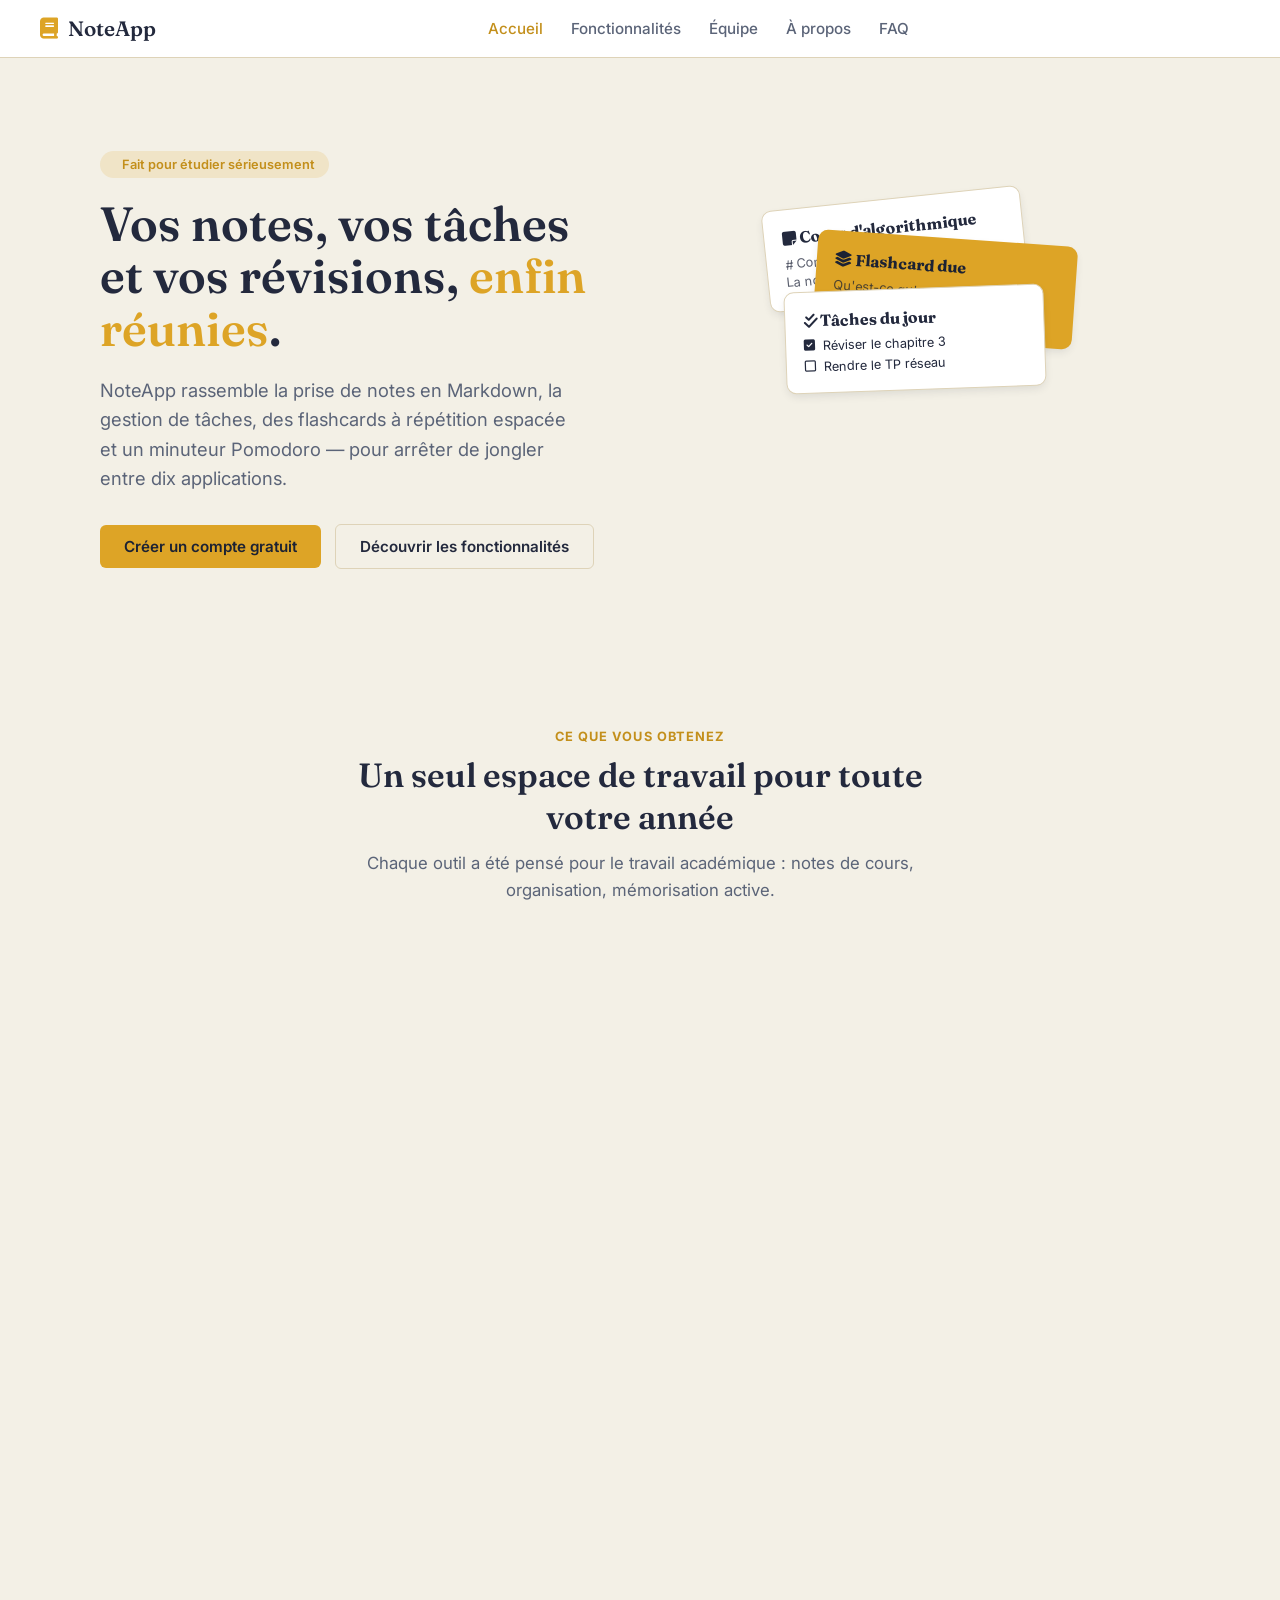
==== commit c8ec6ed6: "Site responsive mobile" ====
--- a/index.html
+++ b/index.html
@@ -24,6 +24,9 @@
             <a href="faq.html">FAQ</a>
         </div>
         <div class="site-nav-actions" id="nav-actions"></div>
+        <button class="nav-toggle" id="nav-toggle" aria-label="Ouvrir le menu" aria-expanded="false">
+            <i class="fa-solid fa-bars"></i>
+        </button>
     </nav>
 
     <section class="hero">
--- a/css/style.css
+++ b/css/style.css
@@ -315,6 +315,7 @@
     border-radius: 20px;
     border: 1px solid var(--border-color);
     width: 300px;
+    max-width: 100%;
 }
 
 .search-bar input {
@@ -731,7 +732,15 @@
     color: var(--text-primary);
     font-size: 1.1rem;
     cursor: pointer;
-}
+    min-width: 32px;
+    min-height: 32px;
+    display: inline-flex;
+    align-items: center;
+    justify-content: center;
+    border-radius: 6px;
+}
+
+.icon-btn:hover { background-color: var(--bg-tertiary, rgba(0,0,0,0.05)); }
 
 .empty-state {
     color: var(--text-secondary);
@@ -1388,6 +1397,12 @@
     .editor-body.split-mode { flex-direction: column; }
     .editor-body.split-mode #markdown-input,
     .editor-body.split-mode .right-panel-container { width: 100%; height: 50%; }
+
+    .topbar { padding: 0 10px; gap: 8px; }
+    .search-bar { width: auto; flex: 1; min-width: 0; padding: 7px 12px; }
+    .search-bar input { min-width: 0; }
+    .topbar-actions { gap: 2px; }
+    .history-panel { width: min(320px, calc(100vw - 32px)); right: 8px; }
 }
 
 /* ===== SCROLLBARS DISCRÈTES ===== */
--- a/css/site.css
+++ b/css/site.css
@@ -58,6 +58,17 @@
     display: flex;
     align-items: center;
     gap: 12px;
+}
+
+.nav-toggle {
+    display: none;
+    background: transparent;
+    border: none;
+    color: var(--text-primary);
+    font-size: 1.4rem;
+    cursor: pointer;
+    padding: 4px 6px;
+    line-height: 1;
 }
 
 .btn-outline {
@@ -1113,10 +1124,66 @@
     .hero { flex-direction: column; padding: 60px 24px; text-align: center; }
     .hero p.lead { margin-left: auto; margin-right: auto; }
     .hero-actions { justify-content: center; }
-    .site-nav { padding: 14px 20px; }
-    .site-nav-links { display: none; }
+    .hero-card-stack { width: min(320px, 85vw); height: min(320px, 85vw); margin: 0 auto; }
+    .hero-mock-card { width: min(260px, 75vw); }
     .site-section { padding: 50px 24px; }
     .feature-detail, .feature-detail.reverse { flex-direction: column; }
+}
+
+@media (max-width: 768px) {
+    .site-nav { padding: 14px 16px; position: relative; }
+    .nav-toggle { display: block; order: 3; }
+
+    .site-nav-links {
+        display: none;
+        position: absolute;
+        top: 100%;
+        left: 0;
+        right: 0;
+        flex-direction: column;
+        align-items: flex-start;
+        gap: 4px;
+        background-color: var(--bg-secondary);
+        border-bottom: 1px solid var(--border-color);
+        padding: 12px 20px 20px;
+        box-shadow: var(--shadow);
+    }
+
+    .site-nav-links.mobile-open { display: flex; }
+
+    .site-nav-links a {
+        width: 100%;
+        padding: 10px 0;
+    }
+
+    .site-nav-actions { gap: 8px; }
+    .site-nav-actions .btn-outline,
+    .site-nav-actions .btn-solid {
+        padding: 7px 12px;
+        font-size: 0.85rem;
+    }
+
     .admin-layout { flex-direction: column; }
-    .admin-sidebar { width: 100%; flex-direction: row; overflow-x: auto; }
-}
+    .admin-sidebar {
+        width: 100%;
+        flex-direction: row;
+        flex-wrap: wrap;
+        border-right: none;
+        border-bottom: 1px solid var(--border-color);
+        overflow-x: auto;
+        gap: 8px;
+        padding: 14px 16px;
+    }
+    .admin-sidebar-title { display: none; }
+    .admin-main { padding: 20px 16px; }
+
+    /* Tableaux admin : défilement horizontal plutôt que débordement coupé */
+    .admin-table-wrapper { overflow-x: auto; -webkit-overflow-scrolling: touch; }
+    .admin-table { min-width: 560px; }
+}
+
+@media (max-width: 480px) {
+    .site-nav-brand { font-size: 1.1rem; }
+    .hero h1 { font-size: 1.7rem; }
+    .admin-stats-row { grid-template-columns: repeat(auto-fit, minmax(130px, 1fr)); }
+}
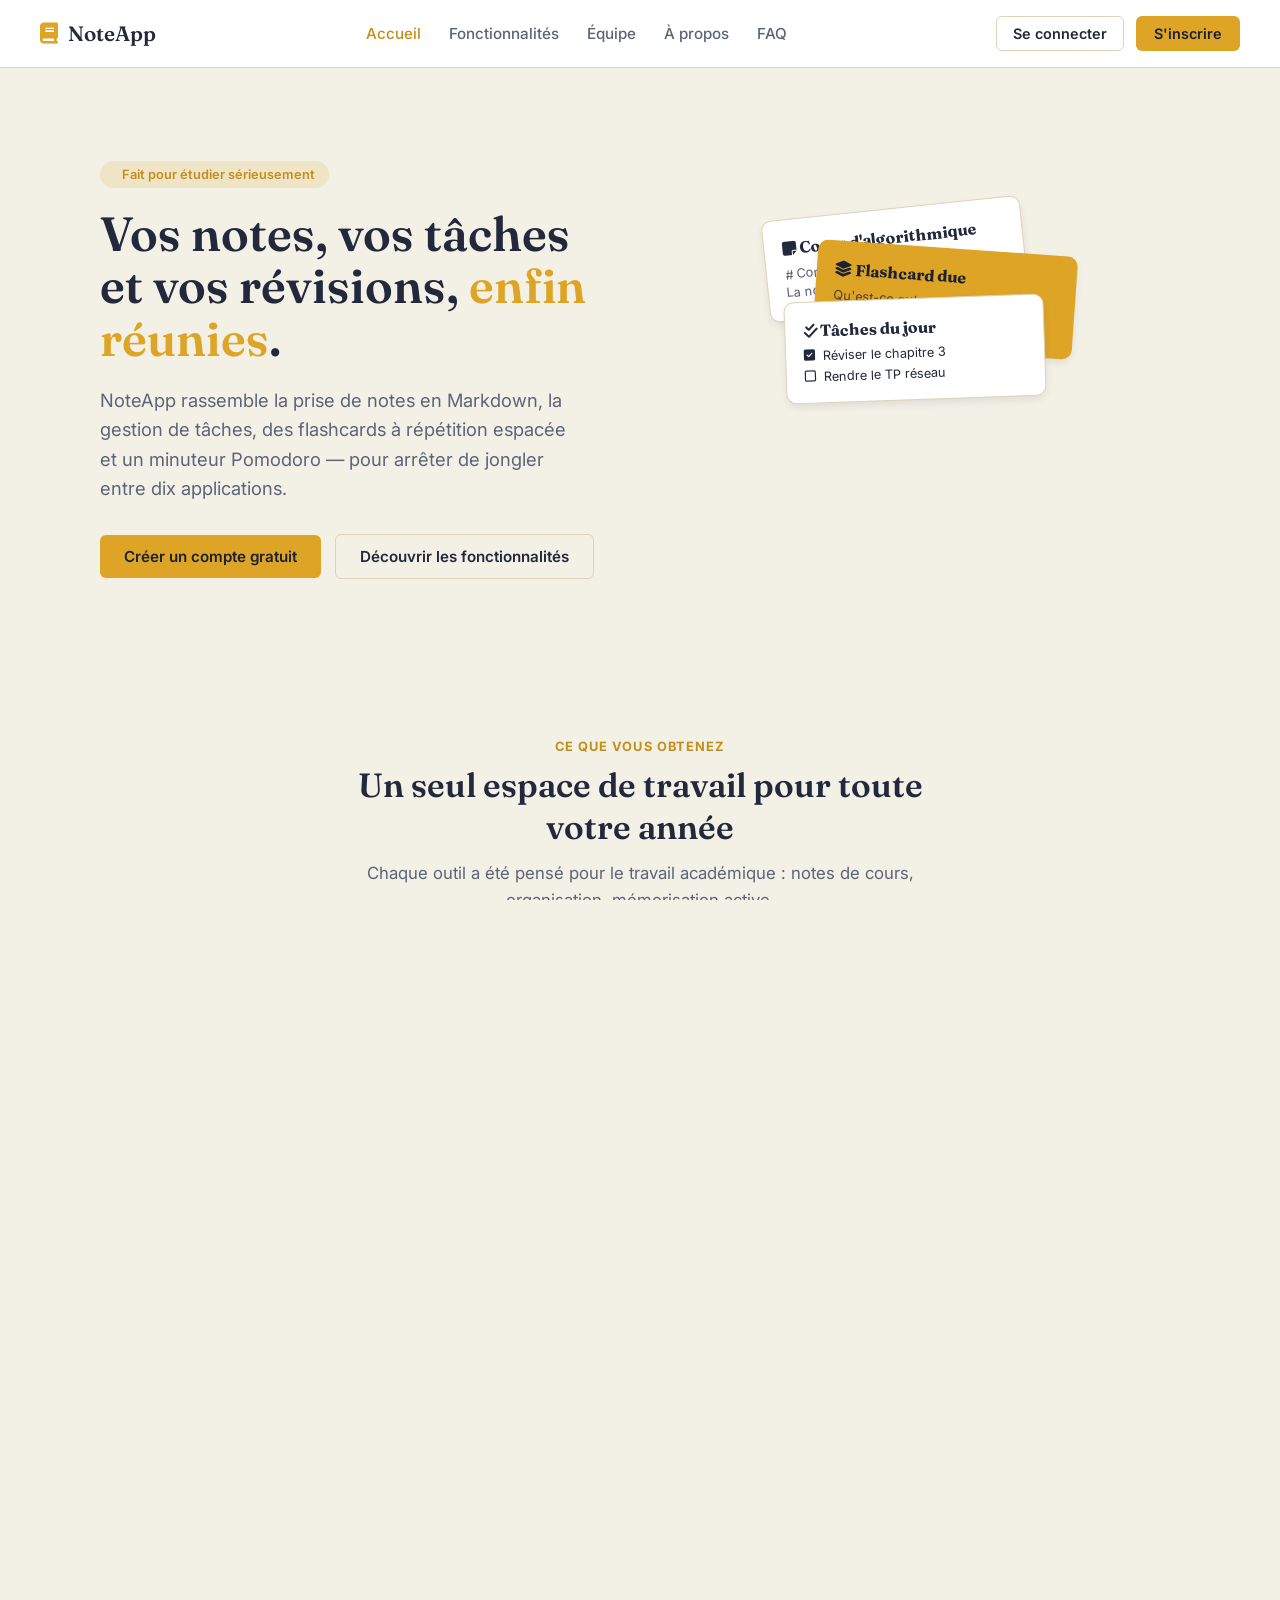
==== commit 977978ed: "Nettoyage complet + audit" ====
--- a/index.html
+++ b/index.html
@@ -5,8 +5,8 @@
     <meta name="viewport" content="width=device-width, initial-scale=1.0">
     <meta name="description" content="NoteApp réunit vos notes en Markdown, vos tâches, des flashcards à répétition espacée et un minuteur Pomodoro dans un seul espace de travail étudiant.">
     <title>NoteApp — Notes, tâches et révisions au même endroit</title>
-    <link rel="stylesheet" href="css/style.css">
-    <link rel="stylesheet" href="css/site.css">
+    <link rel="stylesheet" href="css/style.css?v=1785002001">
+    <link rel="stylesheet" href="css/site.css?v=1785002001">
     <link rel="stylesheet" href="https://cdnjs.cloudflare.com/ajax/libs/font-awesome/6.4.0/css/all.min.css">
     <link rel="preconnect" href="https://fonts.googleapis.com">
     <link rel="preconnect" href="https://fonts.gstatic.com" crossorigin>
@@ -119,8 +119,8 @@
         </div>
     </footer>
 
-    <script src="js/auth.js"></script>
-    <script src="js/nav.js"></script>
+    <script src="js/auth.js?v=1785002001"></script>
+    <script src="js/nav.js?v=1785002001"></script>
     <script>document.getElementById('footer-year').textContent = new Date().getFullYear();</script>
 </body>
 </html>
--- a/css/style.css
+++ b/css/style.css
@@ -602,7 +602,7 @@
     background-color: #000;
     display: flex;
     flex-direction: column;
-    overflow: hidden;
+    overflow-y: auto;
 }
 
 .media-box.hidden {
@@ -1387,7 +1387,8 @@
     .mobile-only { display: block; }
     .sidebar {
         position: absolute;
-        left: -250px;
+        width: 210px;
+        left: -210px;
         top: 0;
         bottom: 0;
         z-index: 100;
@@ -1403,6 +1404,38 @@
     .search-bar input { min-width: 0; }
     .topbar-actions { gap: 2px; }
     .history-panel { width: min(320px, calc(100vw - 32px)); right: 8px; }
+
+    /* La vue éditeur affichait la liste des notes ET l'éditeur côte à côte,
+       ce qui écrasait l'éditeur sur petit écran. On les empile désormais. */
+    #view-editor { flex-direction: column; overflow-y: auto; }
+    .notes-sidebar {
+        width: 100%;
+        max-height: 38vh;
+        border-right: none;
+        border-bottom: 1px solid var(--border-color);
+        overflow-y: auto;
+        flex-shrink: 0;
+    }
+    .editor-container { padding: 14px; overflow: visible; height: auto; }
+
+    /* Empêcher que la vidéo/l'aperçu soit coupé sans pouvoir défiler :
+       le corps de l'éditeur devient scrollable et chaque panneau reçoit
+       une hauteur généreuse plutôt qu'un 50/50 rigide. */
+    .editor-body {
+        height: auto;
+        max-height: none;
+        overflow-y: visible;
+        flex-direction: column;
+    }
+    .editor-body.split-mode #markdown-input,
+    .editor-body.split-mode .right-panel-container {
+        width: 100%;
+        height: auto;
+        min-height: 260px;
+    }
+    .right-panel-container { height: auto; min-height: 260px; }
+    .media-box { height: auto; max-height: 70vh; }
+    .media-box video { max-height: 55vh !important; }
 }
 
 /* ===== SCROLLBARS DISCRÈTES ===== */
